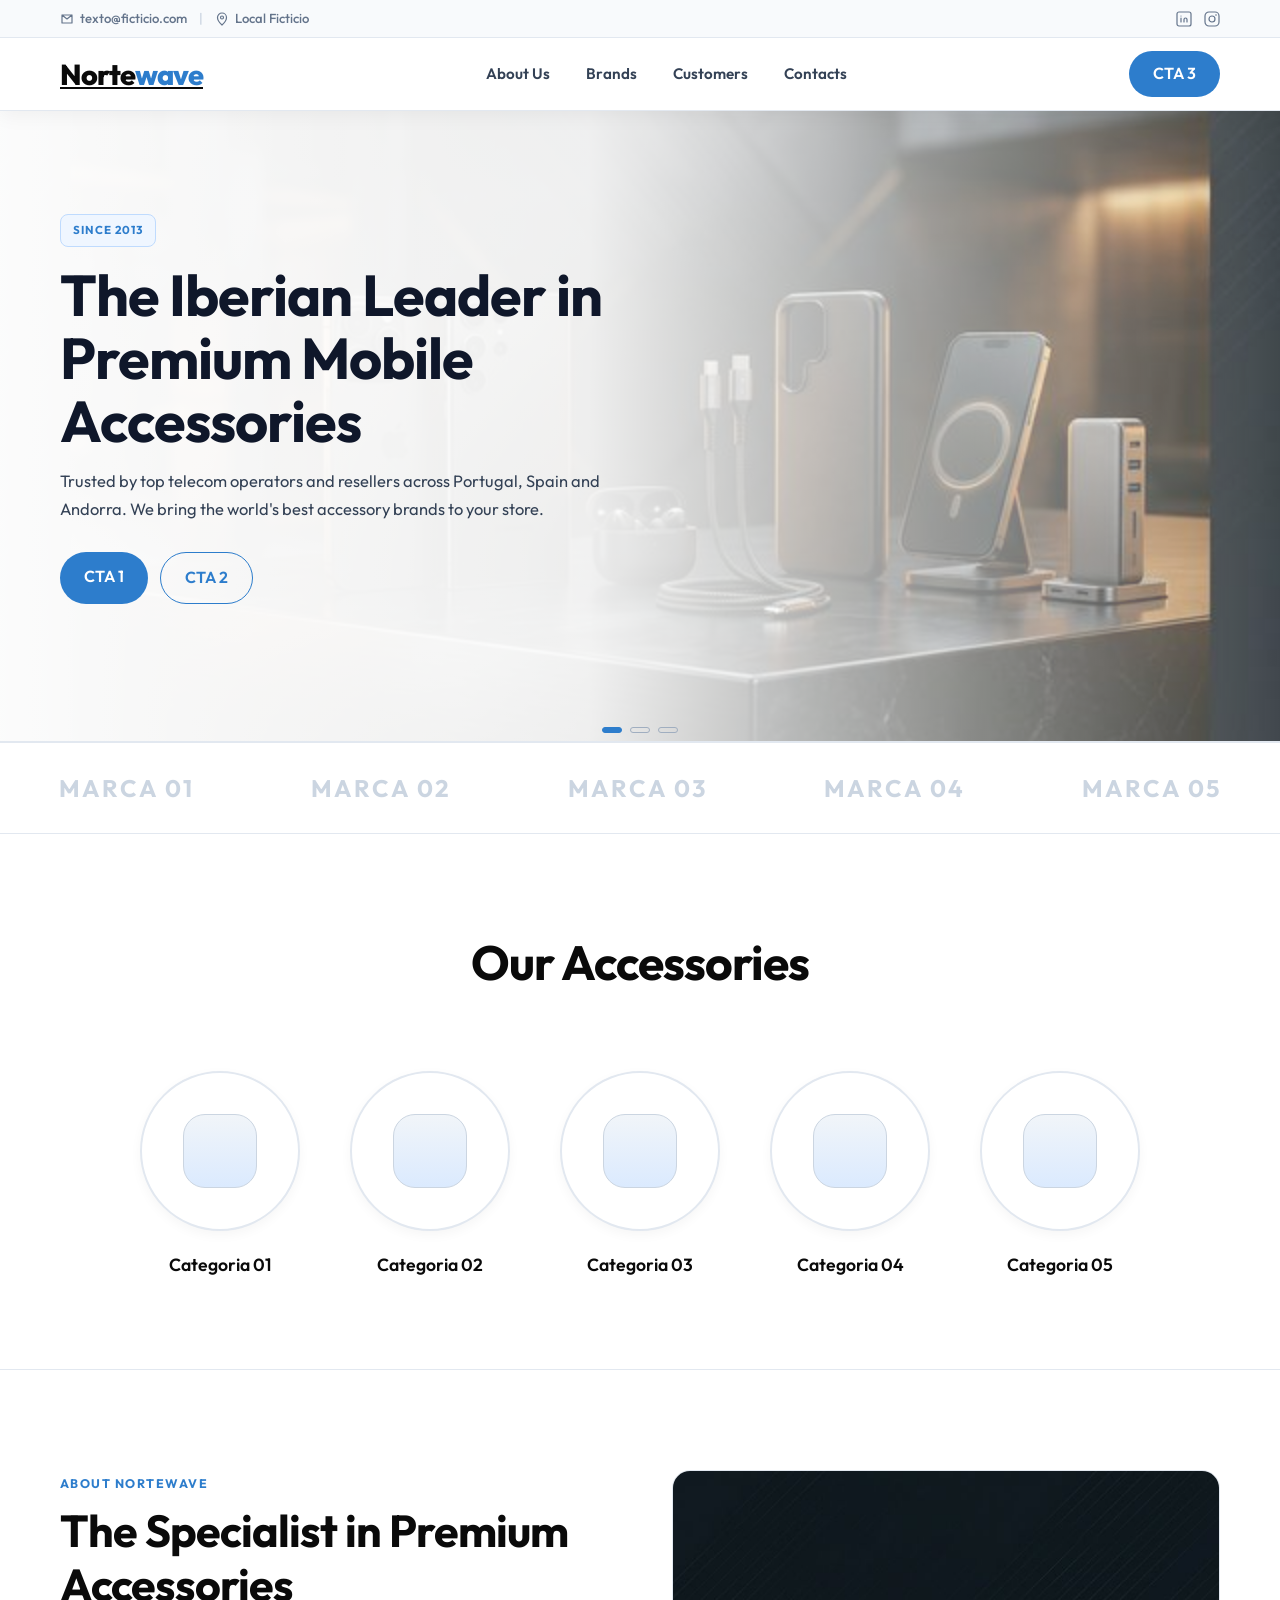
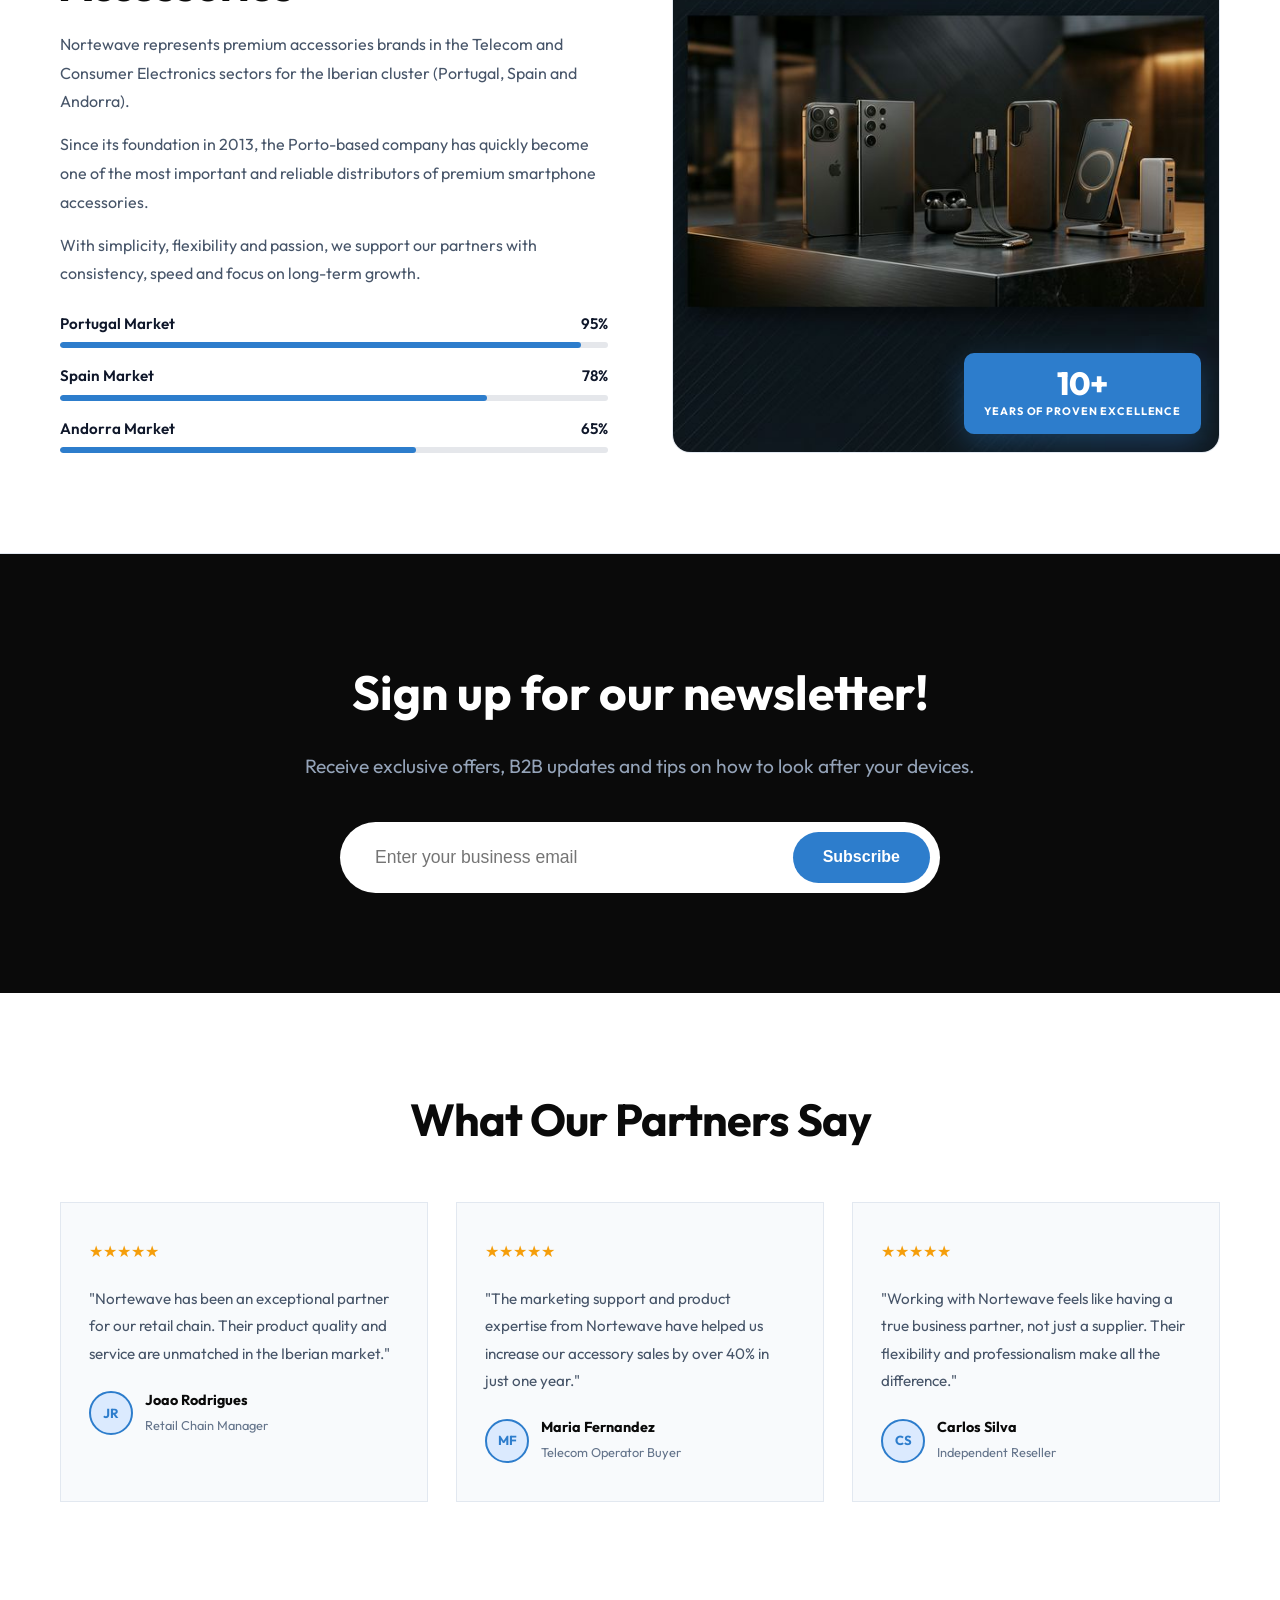
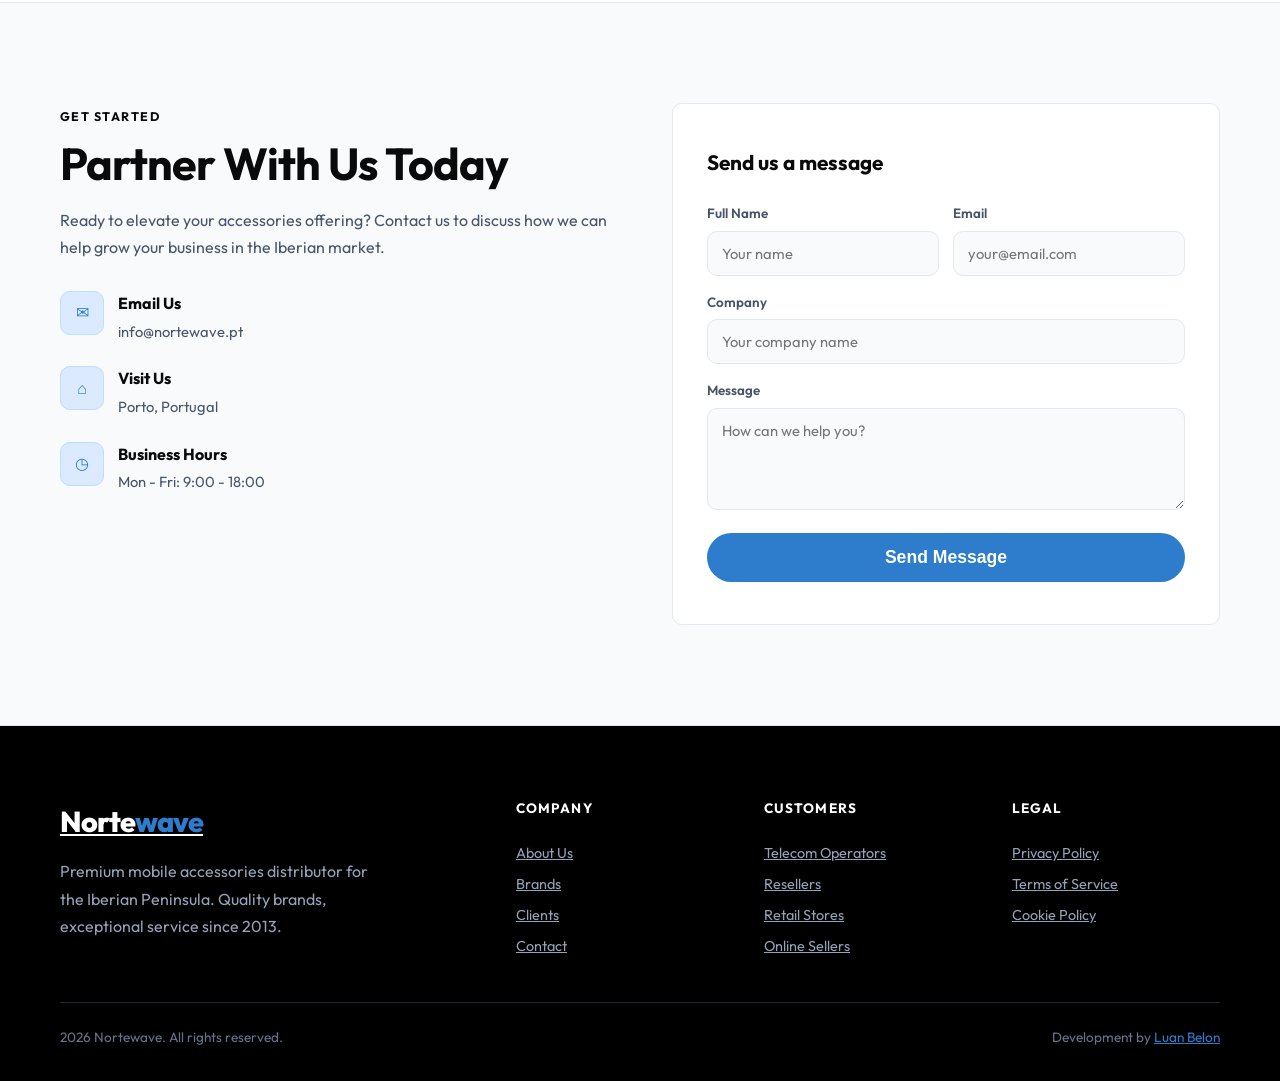
==== layout-proposta-ppt-2.html @ 2d59891e "Add new proposal layouts and store page. Introduce two evolved proposal layouts and a dedicated stor" ====
<!DOCTYPE html>
<html lang="pt">
<head>
    <meta charset="UTF-8">
    <meta name="viewport" content="width=device-width, initial-scale=1.0">
    <title>Nortewave - Layout Proposta PPT</title>
    <link href="https://fonts.googleapis.com/css2?family=Outfit:wght@400;600;700;800&display=swap" rel="stylesheet">
    <style>
        :root {
            --primary: #2D7DCC;
            --dark: #0A0A0A;
            --gray-light: #f5f5f7;
            --text-color: #334155;
            --font: 'Outfit', sans-serif;
        }

        * { margin: 0; padding: 0; box-sizing: border-box; }
        body { font-family: var(--font); color: var(--text-color); line-height: 1.6; background: var(--gray-light); overflow-x: hidden; }
        .container { max-width: 1200px; margin: 0 auto; padding: 0 20px; }

        .btn {
            padding: 14px 28px;
            border-radius: 50px;
            font-weight: 600;
            text-decoration: none;
            display: inline-block;
            transition: 0.3s;
            cursor: pointer;
            border: none;
            font-size: 1.1rem;
        }
        .btn-primary { background: var(--primary); color: white; }
        .btn-primary:hover { background: #1d5f9d; transform: translateY(-2px); }

        /* HEADER (estrutura da versao conversao com cores do bento) */
        .header {
            position: sticky;
            top: 0;
            z-index: 1000;
            box-shadow: 0 4px 20px rgba(0,0,0,0.05);
            background: #fff;
        }
        .header-top {
            background: #f8fafc;
            border-bottom: 1px solid #e2e8f0;
            padding: 8px 0;
        }
        .header-top-content {
            display: flex;
            align-items: center;
            justify-content: space-between;
            gap: 16px;
        }
        .header-contact-info {
            display: flex;
            align-items: center;
            gap: 12px;
            color: #64748b;
            font-size: 0.82rem;
            font-weight: 500;
        }
        .header-info-item {
            display: flex;
            align-items: center;
            gap: 6px;
        }
        .header-divider {
            color: #cbd5e1;
        }
        .header-social {
            display: flex;
            align-items: center;
            gap: 12px;
        }
        .header-social a {
            color: #64748b;
            transition: 0.2s;
            display: inline-flex;
            align-items: center;
            justify-content: center;
        }
        .header-social a:hover {
            color: var(--primary);
        }
        .header-main {
            background: #fff;
            border-bottom: 1px solid #e2e8f0;
        }
        .header-main-content {
            min-height: 72px;
            display: flex;
            align-items: center;
            justify-content: space-between;
            gap: 24px;
        }
        .logo { font-size: 1.8rem; font-weight: 800; color: var(--dark); letter-spacing: -1px; }
        .logo span { color: var(--primary); }
        .nav {
            display: flex;
            align-items: center;
            gap: 36px;
        }
        .nav-link {
            text-decoration: none;
            color: var(--text-color);
            font-weight: 600;
            font-size: 0.95rem;
            transition: 0.2s;
        }
        .nav-link:hover { color: var(--primary); }
        .header-actions {
            display: flex;
            align-items: center;
            gap: 10px;
        }
        .btn-header {
            padding: 10px 24px;
            font-size: 1rem;
        }
        @media (max-width: 900px) {
            .header-top { display: none; }
            .nav { display: none; }
            .header-main-content { min-height: 70px; }
        }

        /* HERO estilo versao-conversao com 3 slides */
        .hero {
            position: relative;
            min-height: 70vh;
            display: flex;
            align-items: center;
            overflow: hidden;
            border-bottom: 1px solid #e2e8f0;
        }
        .hero-bg {
            position: absolute;
            inset: 0;
            z-index: 0;
        }
        .hero-bg img {
            width: 100%;
            height: 100%;
            object-fit: cover;
            object-position: right center;
            opacity: 0.92;
        }
        .hero-bg::after {
            content: "";
            position: absolute;
            inset: 0;
            background: linear-gradient(90deg, rgba(255, 255, 255, 0.985) 0%, rgba(255, 255, 255, 0.92) 46%, rgba(255, 255, 255, 0.14) 100%);
        }
        .hero-inner {
            width: 100%;
            position: relative;
            z-index: 1;
            min-height: 70vh;
            display: flex;
            align-items: center;
            padding-bottom: 34px;
        }
        .hero-slider {
            position: relative;
            width: 100%;
            min-height: 420px;
            max-width: 650px;
        }
        .hero-slide {
            position: absolute;
            inset: 0;
            opacity: 0;
            pointer-events: none;
            transform: translateY(8px);
            transition: opacity 0.45s ease, transform 0.45s ease;
            display: flex;
            flex-direction: column;
            justify-content: center;
        }
        .hero-slide.active {
            opacity: 1;
            pointer-events: auto;
            transform: translateY(0);
        }
        .hero-badge {
            display: inline-block;
            width: fit-content;
            margin-bottom: 16px;
            padding: 6px 12px;
            font-size: 0.72rem;
            font-weight: 700;
            letter-spacing: 0.08em;
            text-transform: uppercase;
            color: var(--primary);
            border: 1px solid #bfdbfe;
            background: #eff6ff;
            border-radius: 8px;
        }
        .hero h1 {
            font-size: clamp(2rem, 5vw, 3.6rem);
            line-height: 1.1;
            letter-spacing: -1px;
            color: #0f172a;
            margin-bottom: 14px;
            max-width: 620px;
        }
        .hero p {
            font-size: 1.03rem;
            color: #334155;
            max-width: 560px;
            margin-bottom: 28px;
            line-height: 1.75;
        }
        .hero-cta {
            display: flex;
            gap: 12px;
            flex-wrap: wrap;
        }
        .hero-dots {
            position: absolute;
            left: 0;
            width: 100%;
            bottom: 8px;
            display: flex;
            justify-content: center;
            gap: 8px;
        }
        .hero-dot {
            width: 20px;
            height: 6px;
            border-radius: 4px;
            border: 1px solid #a0aec0;
            background: transparent;
            cursor: pointer;
            transition: all 0.2s ease;
        }
        .hero-dot.active {
            background: var(--primary);
            border-color: var(--primary);
        }

        .btn-outline {
            border: 1px solid var(--primary);
            color: var(--primary);
            background: transparent;
            padding: 12px 24px;
            font-size: 1rem;
        }

        .btn-outline:hover {
            background: var(--primary);
            color: #fff;
        }

        .btn-hero {
            padding: 12px 24px;
            font-size: 1rem;
        }
        @media (max-width: 768px) {
            .hero {
                min-height: auto;
                padding: 28px 0;
            }
            .hero-inner {
                min-height: 64vh;
            }
            .hero-slider {
                min-height: 360px;
            }
            .hero h1 { font-size: clamp(1.8rem, 8vw, 2.6rem); }
            .hero-bg::after {
                background: linear-gradient(90deg, rgba(255, 255, 255, 0.985) 0%, rgba(255, 255, 255, 0.93) 60%, rgba(255, 255, 255, 0.2) 100%);
            }
        }

        /* Slide de marcas (igual ao bento, sem titulo) */
        .clients-section {
            padding: 26px 0;
            border-top: 1px solid #e2e8f0;
            border-bottom: 1px solid #e2e8f0;
            background: #fff;
            overflow: hidden;
        }
        .marquee { display: flex; width: 200%; animation: scroll 20s linear infinite; }
        .marquee-content { display: flex; width: 50%; justify-content: space-around; align-items: center; }
        .marquee-content h3 { font-size: 1.5rem; color: #cbd5e1; text-transform: uppercase; letter-spacing: 2px; font-weight: 700; }
        @keyframes scroll { 0% { transform: translateX(0); } 100% { transform: translateX(-50%); } }

        /* Categorias (igual ao bento) */
        .accessories-section { padding: 90px 0; text-align: center; background: #fff; }
        .accessories-section h2 { font-size: 3rem; margin-bottom: 70px; color: var(--dark); letter-spacing: -1px; }
        .circles-wrapper { display: flex; justify-content: center; gap: 30px; flex-wrap: wrap; }
        .circle-item { display: flex; flex-direction: column; align-items: center; width: 180px; cursor: pointer; }
        .circle-item:hover .circle-img-box { transform: scale(1.05); box-shadow: 0 15px 30px rgba(0,0,0,0.1); border-color: var(--primary); }
        .circle-item:hover h4 { color: var(--primary); }
        .circle-img-box {
            width: 160px;
            height: 160px;
            border-radius: 50%;
            background: #fff;
            border: 2px solid #e2e8f0;
            display: flex;
            align-items: center;
            justify-content: center;
            margin-bottom: 20px;
            transition: all 0.3s ease;
            box-shadow: 0 4px 12px rgba(0,0,0,0.04);
        }
        .circle-core {
            width: 74px;
            height: 74px;
            border-radius: 22px;
            background: linear-gradient(180deg, #f1f5f9 0%, #dbeafe 100%);
            border: 1px solid #cbd5e1;
        }
        .circle-item h4 { font-size: 1.1rem; color: var(--dark); transition: 0.3s; font-weight: 600; }
        @media (max-width: 600px) {
            .accessories-section { padding: 70px 0; }
            .accessories-section h2 { font-size: 2.2rem; margin-bottom: 48px; }
            .circle-item { width: 140px; }
            .circle-img-box { width: 120px; height: 120px; }
            .circle-core { width: 56px; height: 56px; border-radius: 16px; }
        }

        /* Our Core (baseado na versao-conversao) */
        .core-section {
            padding: 90px 0;
            background: #fff;
            border-top: 1px solid #e2e8f0;
        }
        .core-header {
            text-align: center;
            margin-bottom: 56px;
        }
        .core-header h2 {
            font-size: 2.8rem;
            color: var(--dark);
            letter-spacing: -1px;
        }
        .core-grid {
            display: grid;
            grid-template-columns: repeat(4, 1fr);
            gap: 24px;
        }
        .core-card {
            padding: 32px 24px;
            border-left: 3px solid var(--primary);
            background: #f8fafc;
            border-radius: 0;
            transition: all 0.25s ease;
        }
        .core-card:hover {
            transform: translateY(-4px);
            box-shadow: 0 10px 24px rgba(15, 23, 42, 0.08);
        }
        .core-number {
            font-size: 2.4rem;
            line-height: 1;
            font-weight: 800;
            color: var(--primary);
            opacity: 0.28;
            margin-bottom: 12px;
        }
        .core-card h3 {
            font-size: 1.25rem;
            color: var(--dark);
            margin-bottom: 10px;
            font-weight: 700;
        }
        .core-card p {
            font-size: 0.95rem;
            color: #475569;
            line-height: 1.7;
        }
        @media (max-width: 1000px) {
            .core-grid { grid-template-columns: repeat(2, 1fr); }
        }
        @media (max-width: 640px) {
            .core-section { padding: 70px 0; }
            .core-header { margin-bottom: 40px; }
            .core-header h2 { font-size: 2.2rem; }
            .core-grid { grid-template-columns: 1fr; }
        }

        /* Newsletter (igual ao bento) */
        .newsletter-section {
            padding: 100px 0;
            background: var(--dark);
            color: #fff;
            text-align: center;
        }
        .newsletter-section h2 {
            font-size: 3rem;
            margin-bottom: 20px;
        }
        .newsletter-section p {
            margin-bottom: 40px;
            font-size: 1.2rem;
            color: #94a3b8;
        }
        .newsletter-form {
            display: flex;
            justify-content: center;
            max-width: 600px;
            margin: 0 auto;
            gap: 10px;
            background: #fff;
            padding: 10px;
            border-radius: 50px;
        }
        .newsletter-form input {
            flex: 1;
            padding: 15px 25px;
            border: none;
            border-radius: 50px;
            outline: none;
            font-size: 1.1rem;
            color: #333;
        }
        .newsletter-form button {
            padding: 15px 30px;
            border-radius: 50px;
            font-size: 1rem;
        }
        @media (max-width: 600px) {
            .newsletter-section { padding: 70px 0; }
            .newsletter-section h2 { font-size: 2.2rem; }
            .newsletter-section p { font-size: 1rem; margin-bottom: 26px; }
            .newsletter-form {
                flex-direction: column;
                background: transparent;
                padding: 0;
                border-radius: 0;
            }
            .newsletter-form input {
                border-radius: 8px;
            }
            .newsletter-form button {
                border-radius: 8px;
                width: 100%;
            }
        }

        /* Testimonials (versao-conversao) */
        .testimonials {
            padding: 100px 0;
            background: #fff;
        }
        .section-header {
            text-align: center;
            margin-bottom: 56px;
        }
        .section-title {
            font-size: clamp(2rem, 4vw, 2.8rem);
            line-height: 1.2;
            color: var(--dark);
            letter-spacing: -1px;
        }
        .accent-text { color: var(--primary); }
        .section-tag {
            display: inline-block;
            font-size: 0.78rem;
            font-weight: 700;
            letter-spacing: 0.12em;
            text-transform: uppercase;
            color: var(--primary);
            margin-bottom: 10px;
        }
        .testimonials-grid {
            display: grid;
            grid-template-columns: repeat(3, 1fr);
            gap: 28px;
        }
        .testimonial-card {
            background: #f8fafc;
            border: 1px solid #e2e8f0;
            padding: 36px 28px;
            transition: all 0.25s ease;
        }
        .testimonial-card:hover {
            transform: translateY(-4px);
            box-shadow: 0 12px 24px rgba(15, 23, 42, 0.08);
        }
        .testimonial-stars {
            display: flex;
            gap: 2px;
            color: #f59e0b;
            margin-bottom: 20px;
        }
        .testimonial-text {
            color: #475569;
            line-height: 1.8;
            margin-bottom: 22px;
            font-size: 0.95rem;
        }
        .testimonial-author {
            display: flex;
            align-items: center;
            gap: 12px;
        }
        .testimonial-avatar {
            width: 44px;
            height: 44px;
            border-radius: 50%;
            background: #dbeafe;
            color: var(--primary);
            border: 2px solid var(--primary);
            display: flex;
            align-items: center;
            justify-content: center;
            font-weight: 700;
            font-size: 0.82rem;
        }
        .testimonial-author strong { display: block; font-size: 0.9rem; color: var(--dark); }
        .testimonial-author span { font-size: 0.8rem; color: #64748b; }

        /* About Nortewave (versao-conversao) */
        .about-section {
            padding: 100px 0;
            background: #fff;
            border-top: 1px solid #e2e8f0;
            border-bottom: 1px solid #e2e8f0;
        }
        .about-grid {
            display: grid;
            grid-template-columns: 1fr 1fr;
            gap: 64px;
            align-items: stretch;
        }
        .about-media {
            border: 1px solid #e2e8f0;
            border-radius: 18px;
            position: relative;
            overflow: hidden;
            display: flex;
            align-items: center;
            justify-content: center;
            height: 100%;
            min-height: 100%;
        }
        .about-media-img {
            position: absolute;
            inset: 0;
            width: 100%;
            height: 100%;
            object-fit: cover;
        }
        .about-badge {
            position: absolute;
            right: 18px;
            bottom: 18px;
            background: var(--primary);
            color: #ffffff;
            padding: 14px 20px;
            border-radius: 10px;
            z-index: 2;
            min-width: 180px;
            text-align: center;
            box-shadow: 0 10px 30px rgba(45, 125, 204, 0.35);
        }
        .about-badge strong {
            display: block;
            font-size: 2rem;
            line-height: 1;
            font-weight: 800;
        }
        .about-badge span {
            display: block;
            margin-top: 4px;
            font-size: 0.68rem;
            letter-spacing: 0.08em;
            text-transform: uppercase;
            font-weight: 700;
        }
        .about-content .section-title {
            text-align: left;
            margin-bottom: 18px;
            color: #0A0A0A;
        }
        .about-text {
            font-size: 1rem;
            line-height: 1.8;
            color: #475569;
            margin-bottom: 14px;
        }
        .about-progress-list {
            margin-top: 24px;
            display: flex;
            flex-direction: column;
            gap: 16px;
        }
        .progress-item {
            display: flex;
            flex-direction: column;
            gap: 6px;
        }
        .progress-header {
            display: flex;
            justify-content: space-between;
            align-items: center;
            font-size: 0.95rem;
            font-weight: 600;
            color: #0f172a;
        }
        .progress-bar {
            height: 6px;
            background: #e5e7eb;
            border-radius: 999px;
            overflow: hidden;
        }
        .progress-fill {
            height: 100%;
            background: var(--primary);
            border-radius: 999px;
        }
        @media (max-width: 1000px) {
            .about-grid { grid-template-columns: 1fr; gap: 36px; }
        }

        /* Contact / CTA (versao-conversao) */
        .contact-section {
            padding: 100px 0;
            background: #f8fafc;
            border-top: 1px solid #e2e8f0;
            border-bottom: 1px solid #e2e8f0;
        }
        .contact-grid {
            display: grid;
            grid-template-columns: 1fr 1fr;
            gap: 64px;
            align-items: start;
        }
        .contact-info .section-title {
            text-align: left;
            margin-bottom: 16px;
        }
        .contact-text {
            color: #475569;
            line-height: 1.7;
            margin-bottom: 30px;
        }
        .contact-details {
            display: flex;
            flex-direction: column;
            gap: 22px;
        }
        .contact-detail-item {
            display: flex;
            align-items: flex-start;
            gap: 14px;
        }
        .contact-detail-icon {
            width: 44px;
            height: 44px;
            border: 1px solid #bfdbfe;
            background: #dbeafe;
            color: var(--primary);
            display: flex;
            align-items: center;
            justify-content: center;
            flex-shrink: 0;
            border-radius: 10px;
        }
        .testimonials .section-title,
        .contact-info .section-title,
        .contact-info .section-tag {
            color: #0A0A0A;
        }
        .contact-detail-item strong { display: block; color: var(--dark); margin-bottom: 2px; }
        .contact-detail-item span { color: #475569; font-size: 0.92rem; }
        .contact-form-card {
            background: #fff;
            border: 1px solid #e2e8f0;
            padding: 42px 34px;
            border-radius: 10px;
        }
        .contact-form-card h3 {
            font-size: 1.3rem;
            margin-bottom: 24px;
            color: var(--dark);
        }
        .form-row {
            display: grid;
            grid-template-columns: 1fr 1fr;
            gap: 14px;
        }
        .form-group { margin-bottom: 16px; }
        .form-group label {
            display: block;
            margin-bottom: 6px;
            font-size: 0.84rem;
            font-weight: 600;
            color: #475569;
        }
        .form-group input,
        .form-group textarea {
            width: 100%;
            border: 1px solid #e2e8f0;
            background: #f8fafc;
            padding: 12px 14px;
            font-size: 0.92rem;
            font-family: inherit;
            outline: none;
            border-radius: 10px;
        }
        .form-group input:focus,
        .form-group textarea:focus {
            border-color: var(--primary);
            box-shadow: 0 0 0 3px rgba(45, 125, 204, 0.14);
        }
        .btn-full { width: 100%; }

        /* Footer preto */
        .footer {
            background: #000;
            color: #fff;
            padding: 72px 0 32px;
        }
        .footer-grid {
            display: grid;
            grid-template-columns: 2fr 1fr 1fr 1fr;
            gap: 40px;
            margin-bottom: 40px;
        }
        .footer-brand p {
            margin-top: 14px;
            color: #94a3b8;
            max-width: 320px;
            line-height: 1.7;
        }
        .footer .logo {
            color: #fff;
        }
        .footer .logo span {
            color: var(--primary);
        }
        .footer-links h4 {
            font-size: 0.85rem;
            text-transform: uppercase;
            letter-spacing: 0.08em;
            margin-bottom: 18px;
            color: #fff;
        }
        .footer-links a {
            display: block;
            color: #94a3b8;
            padding: 4px 0;
            font-size: 0.9rem;
        }
        .footer-links a:hover { color: #fff; }
        .footer-bottom {
            border-top: 1px solid #1e293b;
            padding-top: 24px;
            display: flex;
            justify-content: space-between;
            gap: 12px;
            color: #64748b;
            font-size: 0.85rem;
        }
        .footer-credit { color: var(--primary); }

        @media (max-width: 1000px) {
            .testimonials-grid { grid-template-columns: 1fr; }
            .contact-grid { grid-template-columns: 1fr; gap: 40px; }
            .footer-grid { grid-template-columns: 1fr 1fr; }
        }
        @media (max-width: 640px) {
            .form-row { grid-template-columns: 1fr; }
            .footer-grid { grid-template-columns: 1fr; }
            .footer-bottom { flex-direction: column; }
            .contact-form-card { padding: 30px 22px; }
        }
    </style>
</head>
<body>
    <header class="header" id="header">
        <div class="header-top">
            <div class="container">
                <div class="header-top-content">
                    <div class="header-contact-info">
                        <span class="header-info-item">
                            <svg width="14" height="14" viewBox="0 0 14 14" fill="none" aria-hidden="true">
                                <path d="M2 3l5 4 5-4M2 3v8h10V3H2z" stroke="currentColor" stroke-width="1.2" stroke-linecap="round" stroke-linejoin="round"></path>
                            </svg>
                            texto@ficticio.com
                        </span>
                        <span class="header-divider">|</span>
                        <span class="header-info-item">
                            <svg width="14" height="14" viewBox="0 0 14 14" fill="none" aria-hidden="true">
                                <path d="M7 1a4.5 4.5 0 014.5 4.5C11.5 9 7 13 7 13S2.5 9 2.5 5.5A4.5 4.5 0 017 1z" stroke="currentColor" stroke-width="1.2"></path>
                                <circle cx="7" cy="5.5" r="1.5" stroke="currentColor" stroke-width="1.2"></circle>
                            </svg>
                            Local Ficticio
                        </span>
                    </div>
                    <div class="header-social">
                        <a href="#" aria-label="LinkedIn">
                            <svg width="16" height="16" viewBox="0 0 16 16" fill="none">
                                <rect x="1" y="1" width="14" height="14" rx="2" stroke="currentColor" stroke-width="1.2"></rect>
                                <path d="M5 7v4M5 5v.01M8 11V8.5c0-1 .5-1.5 1.5-1.5S11 7.5 11 8.5V11" stroke="currentColor" stroke-width="1.2" stroke-linecap="round"></path>
                            </svg>
                        </a>
                        <a href="#" aria-label="Instagram">
                            <svg width="16" height="16" viewBox="0 0 16 16" fill="none">
                                <rect x="1" y="1" width="14" height="14" rx="4" stroke="currentColor" stroke-width="1.2"></rect>
                                <circle cx="8" cy="8" r="3" stroke="currentColor" stroke-width="1.2"></circle>
                                <circle cx="12" cy="4" r="0.8" fill="currentColor"></circle>
                            </svg>
                        </a>
                    </div>
                </div>
            </div>
        </div>
        <div class="header-main">
            <div class="container">
                <div class="header-main-content">
                    <a href="#" class="logo">Norte<span>wave</span></a>
                    <nav class="nav">
                        <a href="#about" class="nav-link">About Us</a>
                        <a href="#brands" class="nav-link">Brands</a>
                        <a href="#customers" class="nav-link">Customers</a>
                        <a href="#contacts" class="nav-link">Contacts</a>
                    </nav>
                    <div class="header-actions">
                        <a href="#contacts" class="btn btn-primary btn-header">CTA 3</a>
                    </div>
                </div>
            </div>
        </div>
    </header>

    <main>
        <section class="hero">
            <div class="hero-bg" aria-hidden="true">
                <img src="./versao-conversao/img/hero-bg.png" alt="">
            </div>
            <div class="container hero-inner">
                <div class="hero-slider">
                    <article class="hero-slide active">
                        <span class="hero-badge">Since 2013</span>
                        <h1>The Iberian Leader in Premium Mobile Accessories</h1>
                        <p>Trusted by top telecom operators and resellers across Portugal, Spain and Andorra. We bring the world's best accessory brands to your store.</p>
                        <div class="hero-cta">
                            <a href="#contacts" class="btn btn-primary btn-hero">CTA 1</a>
                            <a href="#about" class="btn btn-outline">CTA 2</a>
                        </div>
                    </article>
                    <article class="hero-slide">
                        <span class="hero-badge">B2B Focus</span>
                        <h1>Distribution Excellence for Telecom and Retail</h1>
                        <p>From premium accessories to market-ready support, we help your team scale faster with reliable stock and partner-first operations.</p>
                        <div class="hero-cta">
                            <a href="#contacts" class="btn btn-primary btn-hero">CTA 1</a>
                            <a href="#about" class="btn btn-outline">CTA 2</a>
                        </div>
                    </article>
                    <article class="hero-slide">
                        <span class="hero-badge">Regional Coverage</span>
                        <h1>Premium Brands Backed by Commercial Support</h1>
                        <p>Strengthen your catalog with proven products, clear merchandising, and a partner model designed for consistent sales growth.</p>
                        <div class="hero-cta">
                            <a href="#contacts" class="btn btn-primary btn-hero">CTA 1</a>
                            <a href="#about" class="btn btn-outline">CTA 2</a>
                        </div>
                    </article>
                </div>
                <div class="hero-dots" aria-label="Hero slide navigation">
                    <button class="hero-dot active" type="button" aria-label="Slide 1"></button>
                    <button class="hero-dot" type="button" aria-label="Slide 2"></button>
                    <button class="hero-dot" type="button" aria-label="Slide 3"></button>
                </div>
            </div>
        </section>

        <section class="clients-section" id="brands">
            <div class="marquee">
                <div class="marquee-content">
                    <h3>MARCA 01</h3>
                    <h3>MARCA 02</h3>
                    <h3>MARCA 03</h3>
                    <h3>MARCA 04</h3>
                    <h3>MARCA 05</h3>
                </div>
                <div class="marquee-content">
                    <h3>MARCA 01</h3>
                    <h3>MARCA 02</h3>
                    <h3>MARCA 03</h3>
                    <h3>MARCA 04</h3>
                    <h3>MARCA 05</h3>
                </div>
            </div>
        </section>

        <section class="accessories-section" id="customers">
            <div class="container">
                <h2>Our Accessories</h2>
                <div class="circles-wrapper">
                    <div class="circle-item">
                        <div class="circle-img-box"><div class="circle-core" aria-hidden="true"></div></div>
                        <h4>Categoria 01</h4>
                    </div>
                    <div class="circle-item">
                        <div class="circle-img-box"><div class="circle-core" aria-hidden="true"></div></div>
                        <h4>Categoria 02</h4>
                    </div>
                    <div class="circle-item">
                        <div class="circle-img-box"><div class="circle-core" aria-hidden="true"></div></div>
                        <h4>Categoria 03</h4>
                    </div>
                    <div class="circle-item">
                        <div class="circle-img-box"><div class="circle-core" aria-hidden="true"></div></div>
                        <h4>Categoria 04</h4>
                    </div>
                    <div class="circle-item">
                        <div class="circle-img-box"><div class="circle-core" aria-hidden="true"></div></div>
                        <h4>Categoria 05</h4>
                    </div>
                </div>
            </div>
        </section>

        <section class="about-section" id="about">
            <div class="container">
                <div class="about-grid">
                    <div class="about-content">
                        <span class="section-tag">About Nortewave</span>
                        <h2 class="section-title">The Specialist in Premium Accessories</h2>
                        <p class="about-text">Nortewave represents premium accessories brands in the Telecom and Consumer Electronics sectors for the Iberian cluster (Portugal, Spain and Andorra).</p>
                        <p class="about-text">Since its foundation in 2013, the Porto-based company has quickly become one of the most important and reliable distributors of premium smartphone accessories.</p>
                        <p class="about-text">With simplicity, flexibility and passion, we support our partners with consistency, speed and focus on long-term growth.</p>
                        <div class="about-progress-list">
                            <div class="progress-item">
                                <div class="progress-header"><span>Portugal Market</span><span>95%</span></div>
                                <div class="progress-bar"><div class="progress-fill" style="width: 95%;"></div></div>
                            </div>
                            <div class="progress-item">
                                <div class="progress-header"><span>Spain Market</span><span>78%</span></div>
                                <div class="progress-bar"><div class="progress-fill" style="width: 78%;"></div></div>
                            </div>
                            <div class="progress-item">
                                <div class="progress-header"><span>Andorra Market</span><span>65%</span></div>
                                <div class="progress-bar"><div class="progress-fill" style="width: 65%;"></div></div>
                            </div>
                        </div>
                    </div>
                    <div class="about-media">
                        <img class="about-media-img" src="./versao-conversao/img/hero-bg.png" alt="Nortewave premium accessories">
                        <div class="about-badge">
                            <strong>10+</strong>
                            <span>Years of Proven Excellence</span>
                        </div>
                    </div>
                </div>
            </div>
        </section>

        <section class="newsletter-section">
            <div class="container">
                <h2>Sign up for our newsletter!</h2>
                <p>Receive exclusive offers, B2B updates and tips on how to look after your devices.</p>
                <form class="newsletter-form" onsubmit="event.preventDefault();">
                    <input type="email" placeholder="Enter your business email" required>
                    <button type="submit" class="btn btn-primary">Subscribe</button>
                </form>
            </div>
        </section>

        <section class="testimonials" id="testimonials">
            <div class="container">
                <div class="section-header">
                    <h2 class="section-title">What Our Partners Say</h2>
                </div>
                <div class="testimonials-grid">
                    <article class="testimonial-card">
                        <div class="testimonial-stars">★★★★★</div>
                        <p class="testimonial-text">"Nortewave has been an exceptional partner for our retail chain. Their product quality and service are unmatched in the Iberian market."</p>
                        <div class="testimonial-author">
                            <div class="testimonial-avatar">JR</div>
                            <div><strong>Joao Rodrigues</strong><span>Retail Chain Manager</span></div>
                        </div>
                    </article>
                    <article class="testimonial-card">
                        <div class="testimonial-stars">★★★★★</div>
                        <p class="testimonial-text">"The marketing support and product expertise from Nortewave have helped us increase our accessory sales by over 40% in just one year."</p>
                        <div class="testimonial-author">
                            <div class="testimonial-avatar">MF</div>
                            <div><strong>Maria Fernandez</strong><span>Telecom Operator Buyer</span></div>
                        </div>
                    </article>
                    <article class="testimonial-card">
                        <div class="testimonial-stars">★★★★★</div>
                        <p class="testimonial-text">"Working with Nortewave feels like having a true business partner, not just a supplier. Their flexibility and professionalism make all the difference."</p>
                        <div class="testimonial-author">
                            <div class="testimonial-avatar">CS</div>
                            <div><strong>Carlos Silva</strong><span>Independent Reseller</span></div>
                        </div>
                    </article>
                </div>
            </div>
        </section>

        <section class="contact-section" id="contacts">
            <div class="container">
                <div class="contact-grid">
                    <div class="contact-info">
                        <span class="section-tag">Get Started</span>
                        <h2 class="section-title">Partner With Us Today</h2>
                        <p class="contact-text">Ready to elevate your accessories offering? Contact us to discuss how we can help grow your business in the Iberian market.</p>
                        <div class="contact-details">
                            <div class="contact-detail-item">
                                <div class="contact-detail-icon">✉</div>
                                <div><strong>Email Us</strong><span>info@nortewave.pt</span></div>
                            </div>
                            <div class="contact-detail-item">
                                <div class="contact-detail-icon">⌂</div>
                                <div><strong>Visit Us</strong><span>Porto, Portugal</span></div>
                            </div>
                            <div class="contact-detail-item">
                                <div class="contact-detail-icon">◷</div>
                                <div><strong>Business Hours</strong><span>Mon - Fri: 9:00 - 18:00</span></div>
                            </div>
                        </div>
                    </div>
                    <div class="contact-form-card">
                        <h3>Send us a message</h3>
                        <form class="contact-form" onsubmit="event.preventDefault();">
                            <div class="form-row">
                                <div class="form-group">
                                    <label for="name">Full Name</label>
                                    <input type="text" id="name" placeholder="Your name" required>
                                </div>
                                <div class="form-group">
                                    <label for="email">Email</label>
                                    <input type="email" id="email" placeholder="your@email.com" required>
                                </div>
                            </div>
                            <div class="form-group">
                                <label for="company">Company</label>
                                <input type="text" id="company" placeholder="Your company name">
                            </div>
                            <div class="form-group">
                                <label for="message">Message</label>
                                <textarea id="message" rows="4" placeholder="How can we help you?" required></textarea>
                            </div>
                            <button type="submit" class="btn btn-primary btn-full">Send Message</button>
                        </form>
                    </div>
                </div>
            </div>
        </section>
    </main>

    <footer class="footer">
        <div class="container">
            <div class="footer-grid">
                <div class="footer-brand">
                    <a href="#" class="logo">Norte<span>wave</span></a>
                    <p>Premium mobile accessories distributor for the Iberian Peninsula. Quality brands, exceptional service since 2013.</p>
                </div>
                <div class="footer-links">
                    <h4>Company</h4>
                    <a href="#about">About Us</a>
                    <a href="#brands">Brands</a>
                    <a href="#testimonials">Clients</a>
                    <a href="#contacts">Contact</a>
                </div>
                <div class="footer-links">
                    <h4>Customers</h4>
                    <a href="#">Telecom Operators</a>
                    <a href="#">Resellers</a>
                    <a href="#">Retail Stores</a>
                    <a href="#">Online Sellers</a>
                </div>
                <div class="footer-links">
                    <h4>Legal</h4>
                    <a href="#">Privacy Policy</a>
                    <a href="#">Terms of Service</a>
                    <a href="#">Cookie Policy</a>
                </div>
            </div>
            <div class="footer-bottom">
                <p>2026 Nortewave. All rights reserved.</p>
                <p>Development by <a href="https://luanbelondev.com" target="_blank" class="footer-credit">Luan Belon</a></p>
            </div>
        </div>
    </footer>

    <script>
        const heroSlides = document.querySelectorAll('.hero-slide');
        const heroDots = document.querySelectorAll('.hero-dot');
        let heroIndex = 0;

        function setHeroSlide(index) {
            heroSlides.forEach((slide, i) => {
                slide.classList.toggle('active', i === index);
            });
            heroDots.forEach((dot, i) => {
                dot.classList.toggle('active', i === index);
            });
            heroIndex = index;
        }

        heroDots.forEach((dot, index) => {
            dot.addEventListener('click', () => setHeroSlide(index));
        });

        setInterval(() => {
            const next = (heroIndex + 1) % heroSlides.length;
            setHeroSlide(next);
        }, 5000);
    </script>
</body>
</html>
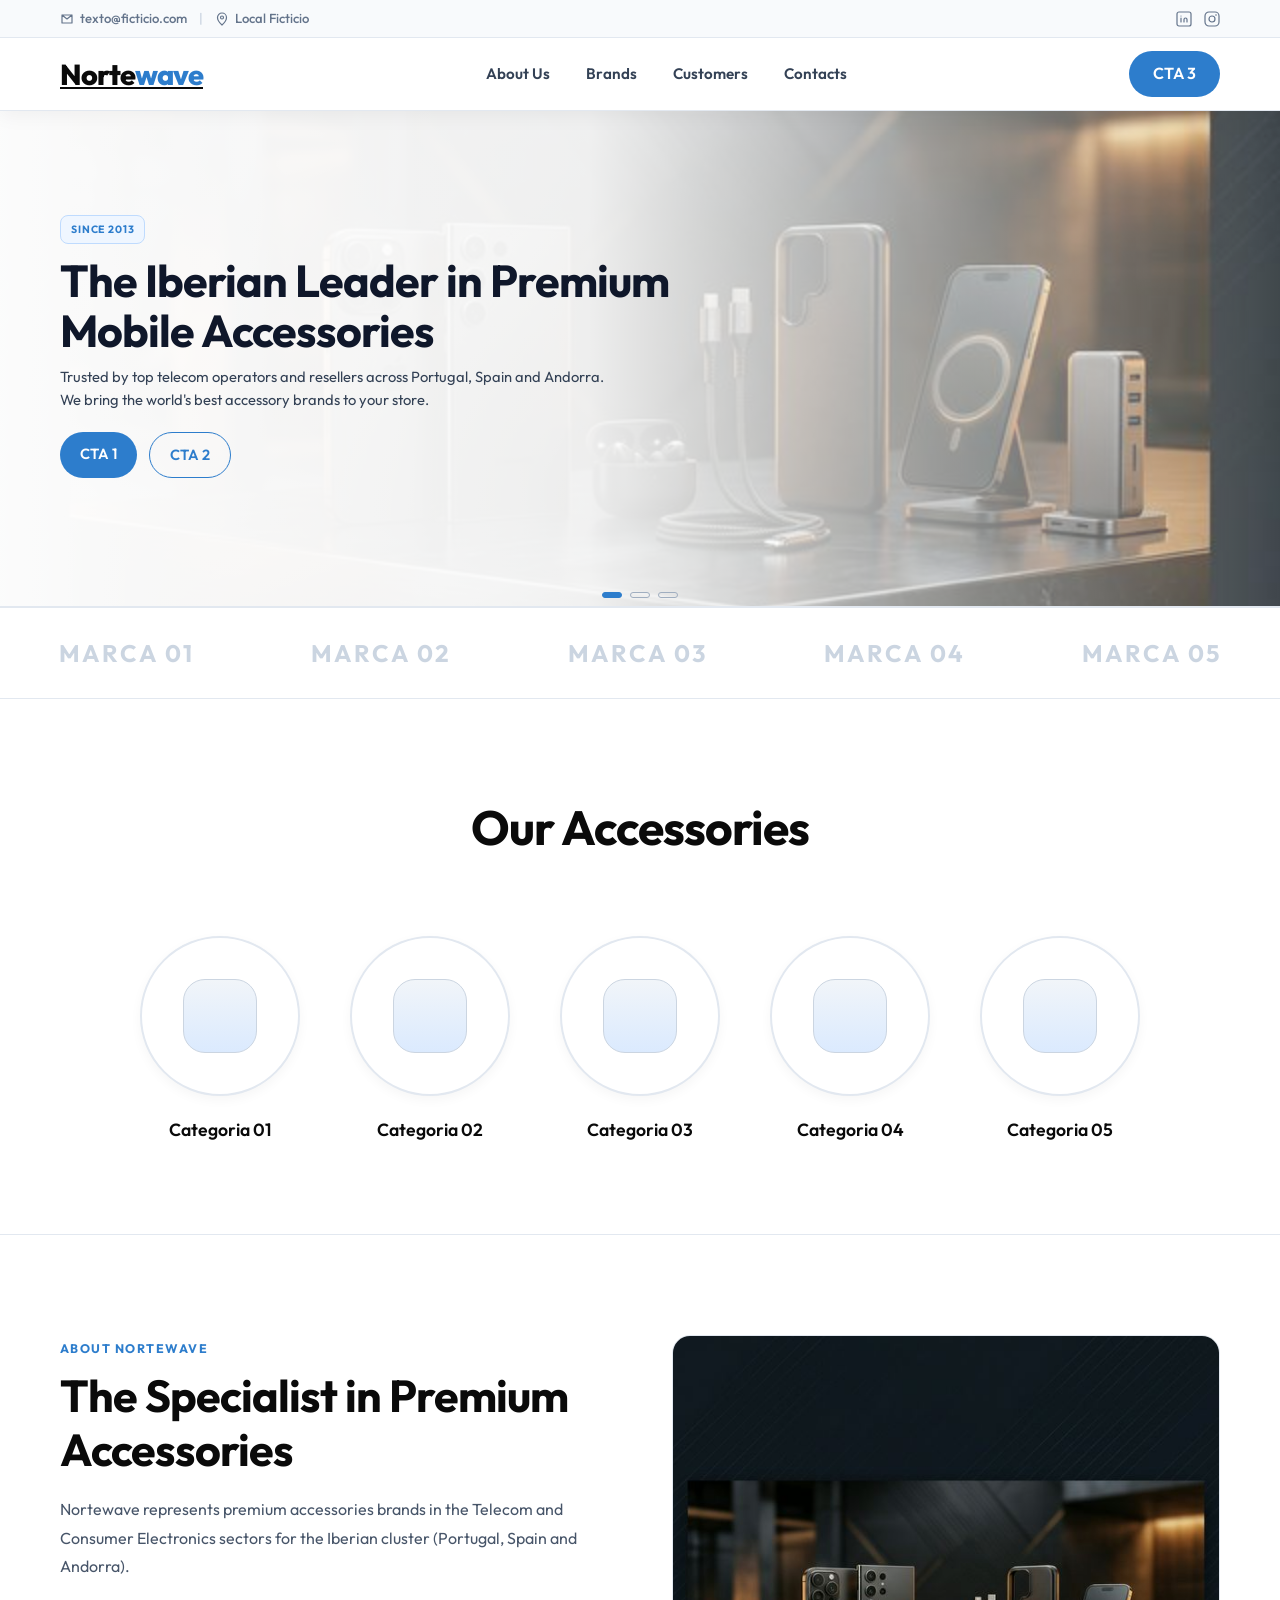
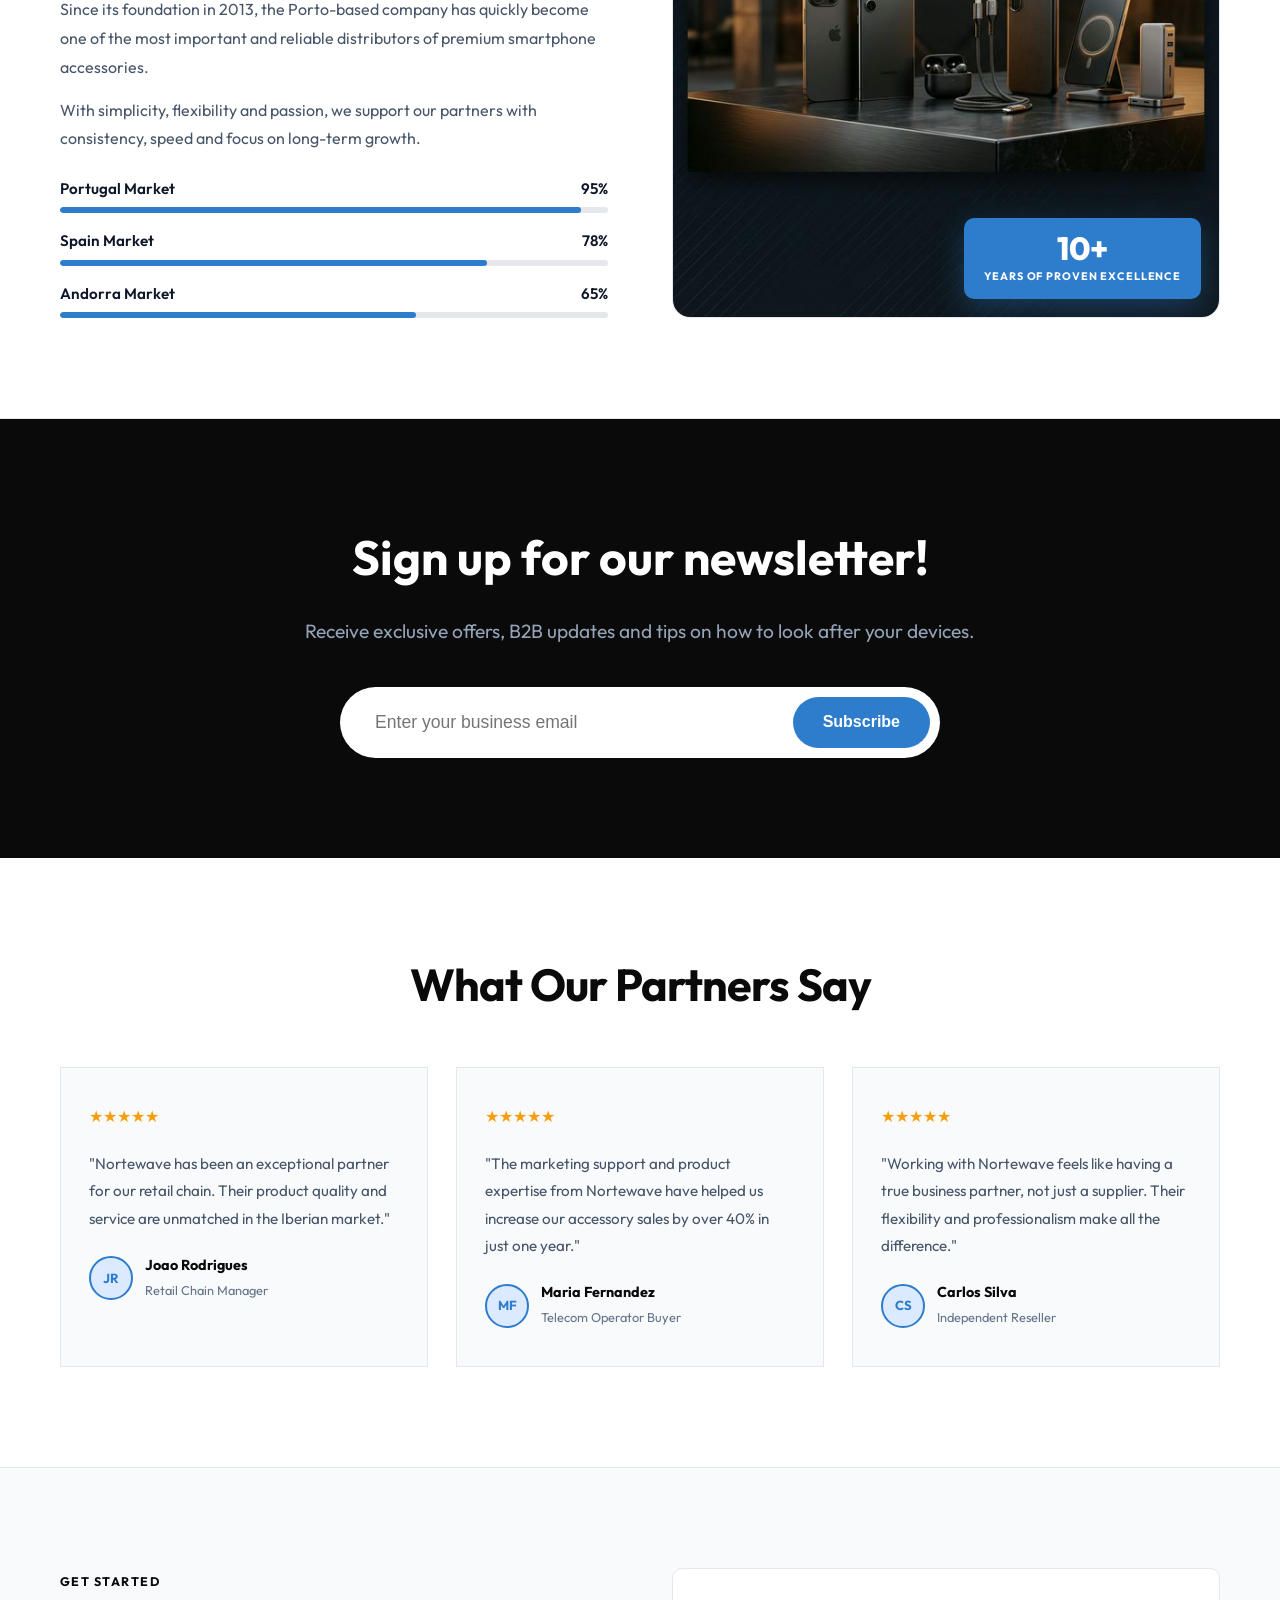
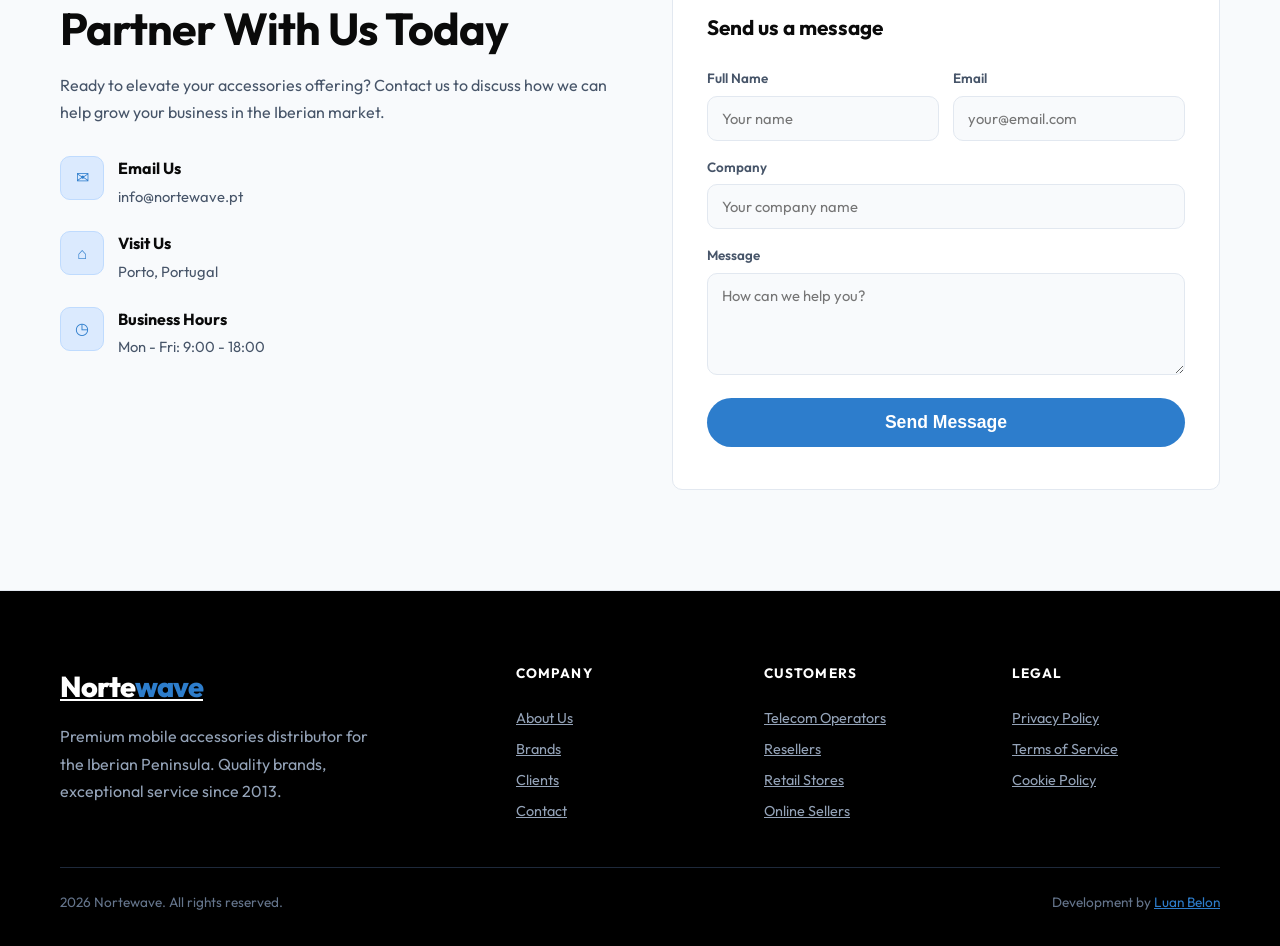
==== commit 753dcd29: "update hero sizing in ppt v2 layouts Set the hero area to 55vh and scale typography/spacing to keep " ====
--- a/layout-proposta-ppt-2.html
+++ b/layout-proposta-ppt-2.html
@@ -126,7 +126,7 @@
         /* HERO estilo versao-conversao com 3 slides */
         .hero {
             position: relative;
-            min-height: 70vh;
+            min-height: 55vh;
             display: flex;
             align-items: center;
             overflow: hidden;
@@ -154,15 +154,15 @@
             width: 100%;
             position: relative;
             z-index: 1;
-            min-height: 70vh;
-            display: flex;
-            align-items: center;
-            padding-bottom: 34px;
+            min-height: 55vh;
+            display: flex;
+            align-items: center;
+            padding-bottom: 24px;
         }
         .hero-slider {
             position: relative;
             width: 100%;
-            min-height: 420px;
+            min-height: 300px;
             max-width: 650px;
         }
         .hero-slide {
@@ -184,9 +184,9 @@
         .hero-badge {
             display: inline-block;
             width: fit-content;
-            margin-bottom: 16px;
-            padding: 6px 12px;
-            font-size: 0.72rem;
+            margin-bottom: 12px;
+            padding: 5px 10px;
+            font-size: 0.66rem;
             font-weight: 700;
             letter-spacing: 0.08em;
             text-transform: uppercase;
@@ -196,19 +196,19 @@
             border-radius: 8px;
         }
         .hero h1 {
-            font-size: clamp(2rem, 5vw, 3.6rem);
+            font-size: clamp(1.6rem, 4vw, 2.8rem);
             line-height: 1.1;
             letter-spacing: -1px;
             color: #0f172a;
-            margin-bottom: 14px;
+            margin-bottom: 10px;
             max-width: 620px;
         }
         .hero p {
-            font-size: 1.03rem;
+            font-size: 0.92rem;
             color: #334155;
             max-width: 560px;
-            margin-bottom: 28px;
-            line-height: 1.75;
+            margin-bottom: 20px;
+            line-height: 1.6;
         }
         .hero-cta {
             display: flex;
@@ -242,8 +242,8 @@
             border: 1px solid var(--primary);
             color: var(--primary);
             background: transparent;
-            padding: 12px 24px;
-            font-size: 1rem;
+            padding: 10px 20px;
+            font-size: 0.92rem;
         }
 
         .btn-outline:hover {
@@ -252,21 +252,22 @@
         }
 
         .btn-hero {
-            padding: 12px 24px;
-            font-size: 1rem;
+            padding: 10px 20px;
+            font-size: 0.92rem;
         }
         @media (max-width: 768px) {
             .hero {
                 min-height: auto;
-                padding: 28px 0;
+                padding: 20px 0;
             }
             .hero-inner {
-                min-height: 64vh;
+                min-height: 55vh;
             }
             .hero-slider {
-                min-height: 360px;
+                min-height: 280px;
             }
-            .hero h1 { font-size: clamp(1.8rem, 8vw, 2.6rem); }
+            .hero h1 { font-size: clamp(1.4rem, 7vw, 2.1rem); }
+            .hero p { font-size: 0.88rem; }
             .hero-bg::after {
                 background: linear-gradient(90deg, rgba(255, 255, 255, 0.985) 0%, rgba(255, 255, 255, 0.93) 60%, rgba(255, 255, 255, 0.2) 100%);
             }
